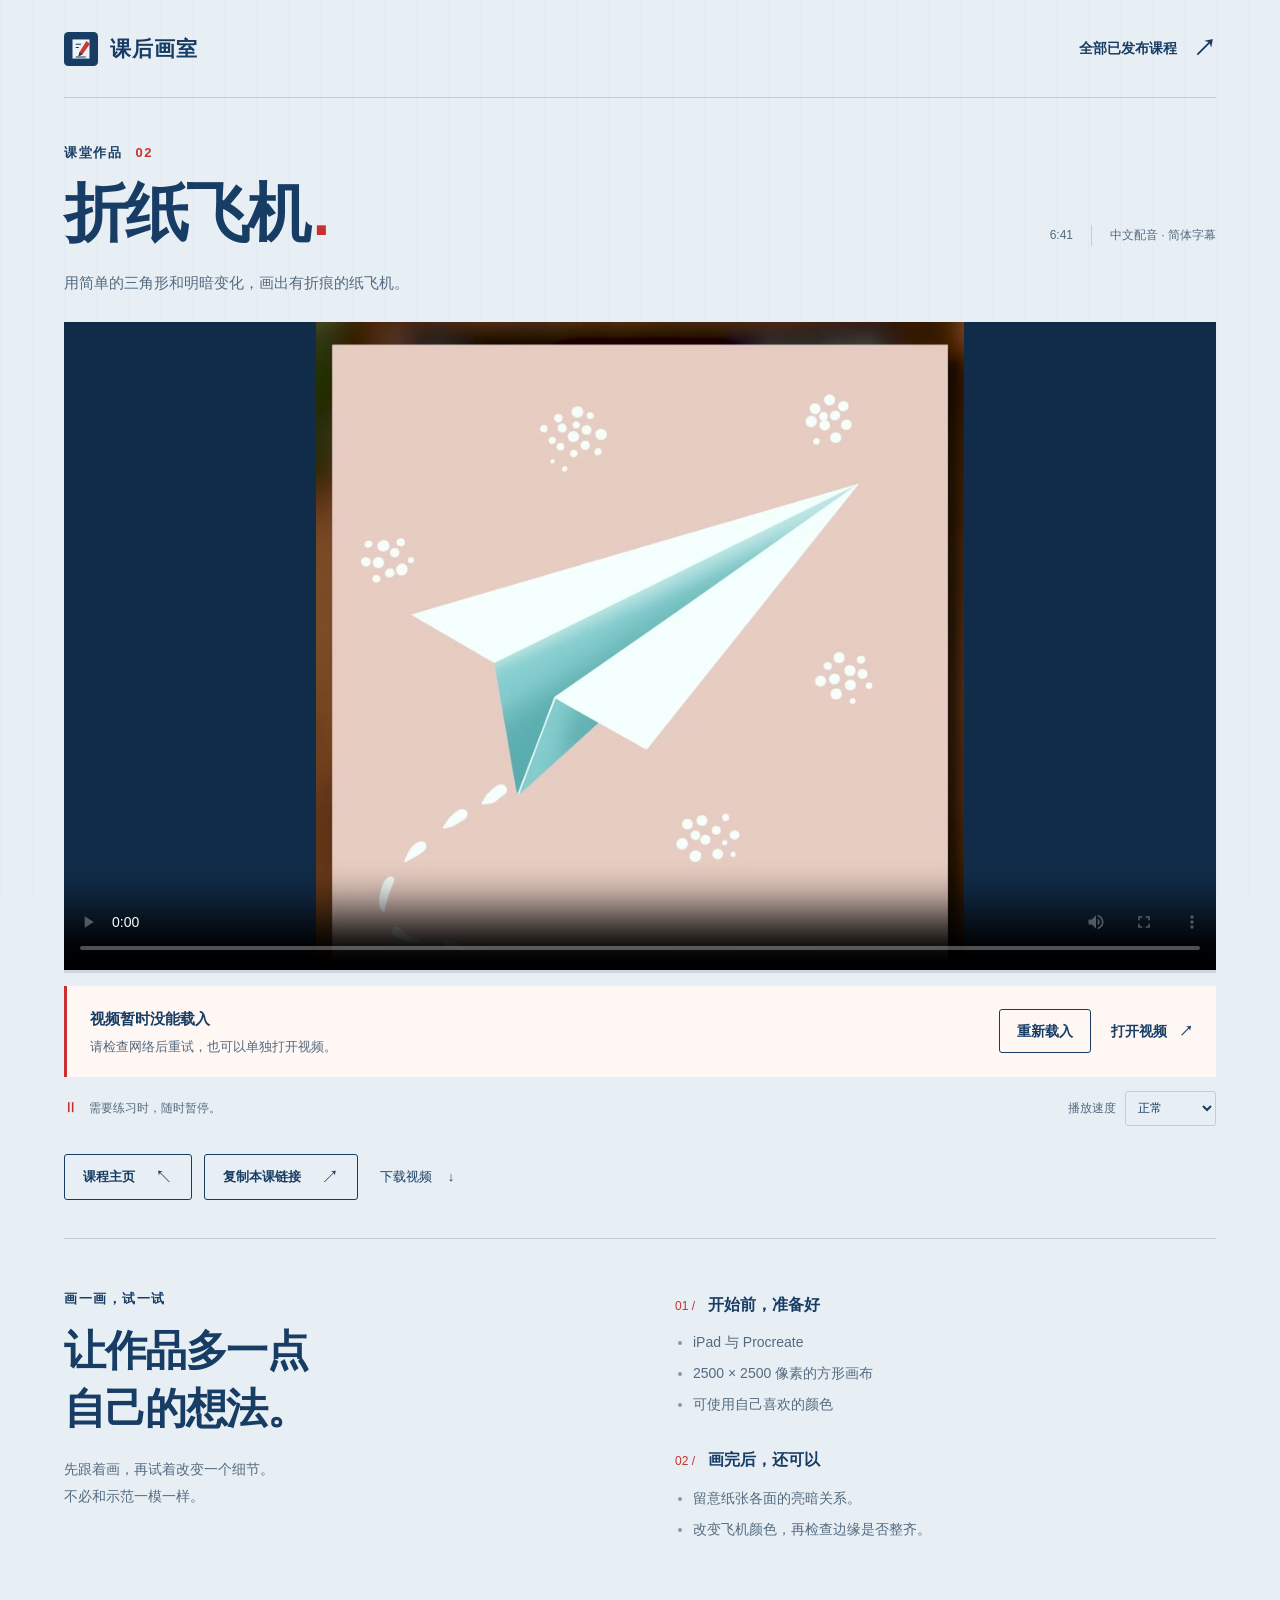
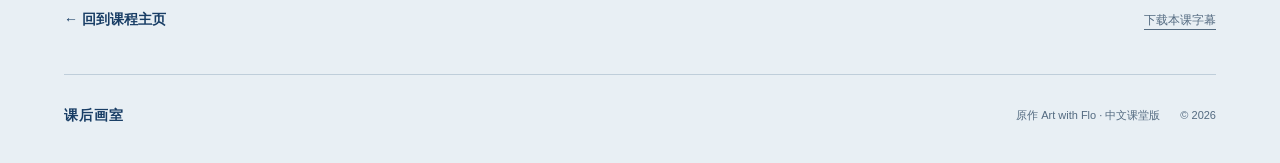
==== l/0TWHu1DPAZ_sBBAA4zRdvg/index.html @ a065b148 "Publish lesson 02 折纸飞机" ====
<!doctype html>
<html lang="zh-CN">
<head>
  <meta charset="utf-8">
  <meta name="viewport" content="width=device-width, initial-scale=1">
  <meta name="theme-color" content="#e8eff4">
  <meta name="robots" content="noindex, nofollow">
  <meta name="description" content="用简单的三角形和明暗变化，画出有折痕的纸飞机。">
  <title>折纸飞机 · 课后画室</title>
  <link rel="icon" href="../../assets/icon.svg" type="image/svg+xml">
  <link rel="stylesheet" href="../../assets/site.css">
  <script src="../../assets/player.js" defer></script>
</head>
<body class="lesson-page">
  <a class="skip-link" href="#main">跳到课程内容</a>
  <header class="site-header wrap"><a class="brand" href="../../" aria-label="课后画室首页"><img src="../../assets/icon.svg" width="34" height="34" alt=""><span>课后画室</span></a><a class="header-link" href="../../">全部已发布课程 <span aria-hidden="true">↗</span></a></header>

  <main id="main" class="wrap lesson-main">
    <header class="lesson-heading"><div><p class="eyebrow">课堂作品 <span class="lesson-number">02</span></p><h1>折纸飞机<span class="heading-dot" aria-hidden="true">.</span></h1></div><p class="lesson-meta"><span>6:41</span><span>中文配音 · 简体字幕</span></p></header>
    <p class="lesson-description">用简单的三角形和明暗变化，画出有折痕的纸飞机。</p>

    <section class="watch-section" aria-label="折纸飞机课程视频">
      <div class="video-shell"><video id="lesson-video" controls playsinline preload="metadata" poster="../../assets/0TWHu1DPAZ_sBBAA4zRdvg.jpg" data-lesson="https://NilsonC-hub.github.io/after-class-art/l/0TWHu1DPAZ_sBBAA4zRdvg/" aria-label="折纸飞机教学视频"><source src="../../media/0TWHu1DPAZ_sBBAA4zRdvg.mp4" type="video/mp4"><p>浏览器无法播放视频。<a href="../../media/0TWHu1DPAZ_sBBAA4zRdvg.mp4">打开视频文件</a>继续观看。</p></video></div>
      <div class="player-loading" id="player-loading" role="status" hidden>正在载入视频，请稍候…</div>
      <div class="player-error" id="player-error" role="alert" hidden><div><strong>视频暂时没能载入</strong><p>请检查网络后重试，也可以单独打开视频。</p></div><div class="error-actions"><button class="button compact" id="retry-video" type="button">重新载入</button><a class="text-link" href="../../media/0TWHu1DPAZ_sBBAA4zRdvg.mp4" target="_blank" rel="noopener">打开视频 <span aria-hidden="true">↗</span></a></div></div>
      <div class="player-toolbar"><p class="player-hint"><span aria-hidden="true">Ⅱ</span> 需要练习时，随时暂停。</p><label class="playback-speed" id="speed-control" hidden>播放速度 <select id="playback-speed" aria-label="播放速度"><option value="0.75">0.75 倍</option><option value="1" selected>正常</option><option value="1.25">1.25 倍</option><option value="1.5">1.5 倍</option></select></label></div>
      <div class="resume-note" id="resume-note" hidden><p id="resume-message"></p><button class="text-link" id="resume-video" type="button">接着看 <span aria-hidden="true">→</span></button><button class="resume-dismiss" id="dismiss-resume" type="button" aria-label="关闭继续播放提示">×</button></div>
    </section>

    <section class="lesson-tools" aria-label="课程分享与保存"><div class="tool-links"><a class="button secondary" href="../../">课程主页 <span aria-hidden="true">↖</span></a><button class="button secondary" id="copy-link" data-url="https://NilsonC-hub.github.io/after-class-art/l/0TWHu1DPAZ_sBBAA4zRdvg/" type="button" hidden>复制本课链接 <span aria-hidden="true">↗</span></button><a class="download-link" href="../../media/0TWHu1DPAZ_sBBAA4zRdvg.mp4" download>下载视频 <span aria-hidden="true">↓</span></a></div><p class="copy-status" id="copy-status" role="status" aria-live="polite"></p><div class="copy-fallback" id="copy-fallback" hidden><label for="share-url">长按或选中下方链接复制</label><input id="share-url" type="url" value="https://NilsonC-hub.github.io/after-class-art/l/0TWHu1DPAZ_sBBAA4zRdvg/" readonly spellcheck="false" aria-label="本课分享链接"></div></section>

    <section class="practice-area" aria-label="课后练习"><div class="practice-intro"><p class="eyebrow">画一画，试一试</p><h2>让作品多一点<br>自己的想法。</h2><p>先跟着画，再试着改变一个细节。<br>不必和示范一模一样。</p></div><div class="practice-details"><section><h3><span aria-hidden="true">01 /</span> 开始前，准备好</h3><ul><li>iPad 与 Procreate</li><li>2500 × 2500 像素的方形画布</li><li>可使用自己喜欢的颜色</li></ul></section><section><h3><span aria-hidden="true">02 /</span> 画完后，还可以</h3><ul><li>留意纸张各面的亮暗关系。</li><li>改变飞机颜色，再检查边缘是否整齐。</li></ul></section></div></section>
    <div class="lesson-bottom"><a class="text-link" href="../../">← 回到课程主页</a><a class="subtle-link" href="../../media/0TWHu1DPAZ_sBBAA4zRdvg.srt" download>下载本课字幕</a></div>
  </main>
  <footer class="site-footer wrap"><a class="footer-brand" href="../../">课后画室</a><p>原作 Art with Flo · 中文课堂版</p><span>© 2026</span></footer>
</body>
</html>
---- assets/site.css ----
@charset "UTF-8";
:root{--paper:#e8eff4;--paper-light:#f4f7f9;--ink:#183d65;--muted:#536a80;--red:#c53231;--white:#fff;--rule:#bfceda;--focus:#0751b5;--font:"PingFang SC","Microsoft YaHei","Noto Sans CJK SC",sans-serif;--display:"PingFang SC","Microsoft YaHei",sans-serif;--wrap:1240px;--gutter:clamp(22px,5vw,72px)}
*{box-sizing:border-box}html{scroll-behavior:smooth;scroll-padding-top:32px}body{margin:0;background:var(--paper);color:var(--ink);font-family:var(--font);font-size:16px;line-height:1.7;-webkit-text-size-adjust:100%}body::before{content:"";position:fixed;inset:0;pointer-events:none;z-index:-1;background-image:linear-gradient(to right,rgba(24,61,101,.025) 1px,transparent 1px);background-size:32px 100%}a{color:inherit;text-decoration:none}button,input,select{font:inherit}button,select{color:inherit}button{cursor:pointer}button,a,input,select{-webkit-tap-highlight-color:transparent}button{border:0}button:focus-visible,a:focus-visible,input:focus-visible,select:focus-visible,video:focus-visible{outline:3px solid var(--focus);outline-offset:5px}button:disabled{cursor:wait;opacity:.7}img{max-width:100%;display:block}h1,h2,h3,p{margin:0}h1,h2,h3{font-family:var(--display)}[hidden]{display:none!important}.wrap{width:min(var(--wrap),calc(100% - var(--gutter)*2));margin-inline:auto}.skip-link{position:fixed;z-index:20;top:12px;left:12px;padding:12px 20px;background:var(--ink);color:white;transform:translateY(-160%)}.skip-link:focus{transform:translateY(0)}
.site-header{display:flex;align-items:center;justify-content:space-between;min-height:98px;border-bottom:1px solid var(--rule);gap:20px}.brand{display:inline-flex;align-items:center;gap:12px;font-size:21px;font-weight:750;letter-spacing:.05em;flex-shrink:0}.brand img{width:34px;height:34px}.header-link{display:inline-flex;align-items:center;gap:16px;font-size:14px;font-weight:650;padding-block:10px}.header-link span{font-size:23px;line-height:1}.header-link:hover,.text-link:hover,.subtle-link:hover,.download-link:hover{color:var(--red)}
.home-hero{display:grid;grid-template-columns:1.02fr 1fr;gap:clamp(32px,6vw,88px);padding-top:76px;padding-bottom:104px;align-items:center}.eyebrow{font-size:13px;letter-spacing:.12em;font-weight:650}.tiny-mark{display:inline-block;width:10px;height:10px;border:2px solid var(--red);margin-right:7px;transform:rotate(-12deg)}.hero-copy h1{font-weight:800;font-size:clamp(56px,6.8vw,94px);line-height:1.14;letter-spacing:-.06em;margin:27px 0 26px;max-width:7em}.hero-copy h1 span{color:var(--red)}.hero-description{font-size:17px;line-height:1.95;color:var(--muted);margin-bottom:32px}.button{display:inline-flex;align-items:center;justify-content:center;gap:28px;min-height:53px;padding:13px 23px;font-size:15px;line-height:1.5;font-weight:650;border:1px solid var(--ink);border-radius:3px;transition:background-color .18s,color .18s,transform .18s}.button span{font-size:22px;font-weight:400;line-height:1}.button:hover{transform:translateY(-2px)}.button:active{transform:translateY(0)}.button.primary{background:var(--ink);color:white}.button.primary:hover{background:#0c2d50}.button.secondary{background:transparent}.button.secondary:hover,.button.compact:hover{background:var(--ink);color:white}.button.compact{min-height:44px;padding:9px 17px;font-size:14px;background:transparent;white-space:nowrap}.hero-index-link{display:block;width:max-content;margin-top:18px;font-size:13px;padding-block:3px;color:var(--muted)}.hero-index-link span{margin-left:15px}.hero-index-link:hover{color:var(--ink);text-decoration:underline;text-underline-offset:5px}
.hero-art{position:relative;display:block;margin:4px 8px 14px 3px;transform:rotate(2.4deg);transition:transform .28s}.hero-art:hover{transform:rotate(1deg) translateY(-4px)}.hero-art-paper{background:var(--white);padding:16px 16px 0;box-shadow:1px 3px 0 rgba(24,61,101,.14),9px 15px 26px rgba(24,61,101,.09);overflow:hidden}.hero-art-image{width:100%;height:auto;aspect-ratio:1;object-fit:cover;clip-path:inset(3.5%);margin:-3.5%;max-width:none;width:107%;filter:saturate(.97)}.art-pin{position:absolute;top:-13px;left:44%;width:76px;height:28px;background:rgba(188,206,221,.82);z-index:1;transform:rotate(-7deg);border-left:1px dashed rgba(255,255,255,.7);border-right:1px dashed rgba(255,255,255,.7)}.art-caption{position:relative;display:grid;grid-template-columns:1fr auto;gap:2px 12px;padding:22px 6px 20px}.art-caption>span:first-child{grid-column:1;font-size:11px;letter-spacing:.12em;color:var(--muted)}.art-caption strong{font-size:21px;font-weight:700}.art-caption .art-open{grid-column:2;grid-row:1/3;align-self:center;font-size:33px;font-weight:300}.art-note{position:absolute;bottom:-38px;right:10px;font-size:12px;letter-spacing:.08em;color:var(--muted);transform:rotate(-2.4deg)}
.lesson-collection{padding-top:45px;border-top:2px solid var(--ink);scroll-margin-top:30px}.section-heading{display:flex;align-items:flex-end;justify-content:space-between;gap:24px;margin-bottom:34px}.section-heading h2{font-size:clamp(27px,3.3vw,42px);font-weight:750;line-height:1.3;letter-spacing:-.045em;margin-top:11px}.heading-dot{color:var(--red);padding-left:4px}.published-count{font-size:13px;color:var(--muted);white-space:nowrap;padding-bottom:3px}.published-count strong{font-size:24px;color:var(--ink);font-weight:650;padding:0 5px}.lesson-grid{display:grid;grid-template-columns:repeat(3,minmax(0,1fr));column-gap:30px;row-gap:44px}.lesson-card{min-width:0}.card-image-link{display:block;position:relative;background:#fff;padding:10px;box-shadow:0 2px 0 rgba(24,61,101,.11)}.card-image-frame{aspect-ratio:1;overflow:hidden;background:#f4d0a9}.card-image-frame img{width:100%;height:100%;object-fit:cover;transform:scale(1.065);transition:transform .35s}.card-image-link:hover img,.lesson-card:focus-within .card-image-frame img{transform:scale(1.10)}.card-play{position:absolute;bottom:23px;right:23px;display:grid;place-items:center;width:43px;height:43px;border-radius:50%;background:var(--ink);color:white;font-size:27px;line-height:1}.card-copy{padding:20px 0 0}.card-kicker{display:flex;justify-content:space-between;gap:20px;color:var(--muted);font-size:12px}.card-copy h3{font-size:25px;line-height:1.4;margin:10px 0}.card-copy h3 a{display:flex;align-items:center;justify-content:space-between;gap:20px}.card-copy h3 a:hover{color:var(--red)}.card-copy h3 span{font-size:23px;font-weight:400}.card-copy p{font-size:14px;line-height:1.8;color:var(--muted)}.home-note{display:flex;align-items:flex-start;gap:22px;padding-top:42px;padding-bottom:44px;margin-top:63px;border-top:1px solid var(--rule)}.home-note p{font-size:14px;line-height:1.9;max-width:46em;color:var(--muted)}.home-note strong{font-weight:650;color:var(--ink);margin-right:5px}.note-symbol{font-size:30px;line-height:1.2;color:var(--red)}.site-footer{border-top:1px solid var(--rule);padding-block:29px 35px;display:flex;align-items:center;gap:20px;color:var(--muted);font-size:11px}.footer-brand{color:var(--ink);font-size:14px;font-weight:700;letter-spacing:.06em}.site-footer p{margin-left:auto}.site-footer>span{font-variant-numeric:tabular-nums}
.lesson-main{padding-top:44px}.lesson-heading{display:flex;align-items:flex-end;justify-content:space-between;gap:30px}.lesson-number{font-variant-numeric:tabular-nums;margin-left:8px;color:var(--red)}.lesson-heading h1{font-size:clamp(40px,5vw,66px);line-height:1.23;letter-spacing:-.045em;font-weight:750;margin-top:10px}.lesson-meta{display:flex;gap:18px;align-items:center;font-size:12px;color:var(--muted);padding-bottom:7px;white-space:nowrap}.lesson-meta span+span{border-left:1px solid var(--rule);padding-left:18px}.lesson-description{color:var(--muted);font-size:15px;margin-top:17px;margin-bottom:27px;max-width:58em}.watch-section{position:relative}.video-shell{background:#112c49;box-shadow:0 3px 0 rgba(24,61,101,.14);overflow:hidden}.video-shell video{display:block;width:100%;height:auto;aspect-ratio:16/9;background:#112c49;object-fit:contain}.player-toolbar{display:flex;justify-content:space-between;align-items:center;gap:20px;padding:14px 0 16px;font-size:12px;color:var(--muted);min-height:57px}.player-hint span{font-size:13px;font-weight:750;color:var(--red);display:inline-block;margin-right:9px}.playback-speed{display:flex;align-items:center;gap:9px;white-space:nowrap;font-size:12px}.playback-speed select{background:transparent;border:1px solid var(--rule);border-radius:3px;padding:5px 22px 5px 8px;min-height:35px;font-size:12px;color:var(--ink)}.player-loading{padding:10px 15px;background:var(--paper-light);font-size:13px;border-bottom:1px solid var(--rule)}.player-error{display:flex;align-items:center;justify-content:space-between;gap:20px;background:#fff7f4;border-left:3px solid var(--red);padding:19px 23px;margin-top:16px}.player-error strong{font-size:15px}.player-error p{font-size:13px;color:var(--muted);margin-top:3px}.error-actions{display:flex;align-items:center;gap:20px}.text-link{display:inline-flex;align-items:center;gap:12px;font-size:14px;font-weight:600;background:transparent;padding:4px 0}.resume-note{display:flex;align-items:center;gap:20px;background:var(--paper-light);border:1px solid var(--rule);padding:13px 16px;font-size:13px;margin-bottom:17px}.resume-note>p{flex:1}.resume-note .text-link{white-space:nowrap}.resume-dismiss{background:transparent;font-size:23px;color:var(--muted);line-height:1;min-width:32px;min-height:32px;padding:0}.resume-dismiss:hover{color:var(--red)}.lesson-tools{padding-top:12px;padding-bottom:38px;border-bottom:1px solid var(--rule)}.tool-links{display:flex;align-items:center;gap:12px;flex-wrap:wrap}.tool-links .button{font-size:13px;min-height:46px;gap:20px;padding:11px 18px}.tool-links .button span{font-size:18px}.download-link{font-size:13px;padding:10px 0;margin-left:10px}.download-link span{padding-left:12px}.copy-status{font-size:13px;line-height:1.5;margin-top:10px;color:var(--muted);min-height:0}.copy-status:empty{display:none}.copy-fallback{margin-top:14px;max-width:650px}.copy-fallback label{display:block;font-size:12px;margin-bottom:6px}.copy-fallback input{display:block;width:100%;border:1px solid var(--rule);padding:10px 12px;font-size:13px;background:white;color:var(--ink);border-radius:2px}.practice-area{display:grid;grid-template-columns:1fr 1fr;gap:70px;padding:49px 0 44px}.practice-intro h2{font-size:clamp(28px,3.4vw,42px);line-height:1.4;letter-spacing:-.035em;margin:12px 0 17px}.practice-intro>p:last-child{font-size:14px;line-height:1.9;color:var(--muted)}.practice-details{display:grid;gap:29px;padding-top:3px}.practice-details h3{font-size:16px;font-weight:650}.practice-details h3 span{font-size:12px;color:var(--red);font-weight:500;margin-right:9px}.practice-details ul{margin:12px 0 0;padding-left:18px;font-size:14px;color:var(--muted);line-height:1.8}.practice-details li+li{margin-top:6px}.practice-details li::marker{color:#829cb2}.lesson-bottom{display:flex;align-items:center;justify-content:space-between;gap:20px;padding:18px 0 38px}.subtle-link{font-size:12px;color:var(--muted);text-decoration:underline;text-underline-offset:5px}
@media(min-width:1600px){.home-hero{padding-top:88px;padding-bottom:118px}}
@media(max-width:1000px){.hero-copy h1{font-size:clamp(52px,7vw,76px)}.home-hero{gap:35px;padding-top:63px;padding-bottom:85px}.hero-description{font-size:15px}.hero-copy .eyebrow{font-size:11px}.hero-art-paper{padding:12px 12px 0}.art-caption{padding:19px 5px 17px}.art-caption strong{font-size:19px}.lesson-grid{gap:27px}.lesson-meta{flex-direction:column;align-items:flex-end;gap:2px;padding-bottom:5px}.lesson-meta span+span{border:0;padding:0}.practice-area{gap:40px}.card-copy h3{font-size:23px}.lesson-heading h1{font-size:54px}}
@media(max-width:720px){:root{--gutter:23px}.site-header{min-height:80px}.brand{font-size:18px;gap:9px}.brand img{width:30px;height:30px}.header-link{font-size:12px;gap:9px}.header-link span{font-size:20px}.home-hero{grid-template-columns:1fr;padding-top:39px;padding-bottom:65px;gap:43px}.hero-copy h1{font-size:clamp(55px,12vw,82px);line-height:1.15;margin:20px 0}.hero-copy h1 br{display:none}.hero-copy h1 span{display:block}.hero-copy .eyebrow{font-size:12px}.hero-description{font-size:15px;margin-bottom:25px}.hero-description br{display:none}.hero-description{max-width:24em}.button{min-height:50px;padding:12px 21px}.hero-index-link{display:inline-flex;align-items:center;font-size:12px;margin:0 0 0 15px;vertical-align:middle}.hero-index-link span{margin-left:9px}.hero-art{width:min(90%,470px);margin:3px auto 16px;transform:rotate(2deg)}.art-pin{width:65px;height:25px;top:-11px}.hero-art-paper{padding:14px 14px 0}.art-caption{padding:19px 5px 18px}.art-caption strong{font-size:21px}.art-note{bottom:-33px;font-size:11px}.lesson-collection{padding-top:29px}.section-heading{align-items:flex-start;gap:13px;margin-bottom:26px}.section-heading .eyebrow{font-size:11px;letter-spacing:.06em}.section-heading h2{font-size:29px;line-height:1.3;margin-top:9px}.published-count{font-size:11px;margin-top:27px}.published-count strong{font-size:18px;padding:0 2px}.lesson-grid{grid-template-columns:repeat(2,minmax(0,1fr));column-gap:21px;row-gap:34px}.card-image-link{padding:7px}.card-play{width:34px;height:34px;font-size:23px;right:16px;bottom:16px}.card-copy{padding-top:16px}.card-kicker{font-size:10px;gap:6px}.card-copy h3{font-size:21px;margin:8px 0}.card-copy h3 span{font-size:18px}.card-copy p{font-size:12px;line-height:1.8}.home-note{margin-top:43px;padding-top:26px;padding-bottom:31px;gap:16px}.home-note p{font-size:13px}.note-symbol{font-size:26px}.site-footer{padding-block:24px 29px;display:grid;grid-template-columns:1fr auto;gap:8px}.site-footer p{grid-column:1;grid-row:2;margin:0;font-size:10px}.site-footer>span{grid-column:2;grid-row:2;font-size:10px}.footer-brand{font-size:13px}.lesson-main{padding-top:29px}.lesson-heading{display:block}.lesson-heading .eyebrow{font-size:12px}.lesson-heading h1{font-size:43px;margin-top:8px}.lesson-meta{flex-direction:row;justify-content:flex-start;gap:14px;align-items:center;padding:0;margin-top:12px;font-size:11px}.lesson-meta span+span{border-left:1px solid var(--rule);padding-left:14px}.lesson-description{font-size:13px;line-height:1.8;margin-top:14px;margin-bottom:21px}.player-toolbar{font-size:11px;gap:10px;padding:12px 0;min-height:53px}.player-hint{font-size:11px}.player-hint span{margin-right:5px}.playback-speed{font-size:11px;gap:6px}.playback-speed select{font-size:11px;padding:4px 4px 4px 6px;min-height:32px}.player-error{display:block;padding:16px;margin-top:12px}.error-actions{margin-top:12px;gap:21px}.player-error p{font-size:12px}.resume-note{gap:10px;font-size:12px;padding:10px 12px}.resume-note .text-link{font-size:12px}.resume-dismiss{min-width:25px;font-size:20px}.lesson-tools{padding-top:9px;padding-bottom:28px}.tool-links{gap:10px}.tool-links .button{font-size:12px;gap:12px;padding:10px 13px;min-height:44px}.download-link{font-size:12px;margin-left:2px}.download-link span{padding-left:5px}.practice-area{grid-template-columns:1fr;gap:29px;padding:32px 0 29px}.practice-intro .eyebrow{font-size:11px}.practice-intro h2{font-size:29px;line-height:1.45;margin:10px 0 11px}.practice-intro h2 br{display:none}.practice-intro>p:last-child{font-size:13px}.practice-details{gap:25px}.practice-details h3{font-size:15px}.practice-details ul{font-size:13px}.lesson-bottom{padding-bottom:28px}.lesson-bottom .text-link{font-size:13px}.subtle-link{font-size:11px}}
@media(max-width:440px){.hero-copy h1{font-size:61px}.hero-index-link{display:block;margin:15px 0 0}.hero-art{width:94%}.lesson-grid{grid-template-columns:1fr;gap:33px}.lesson-card{display:grid;grid-template-columns:40% 1fr;gap:20px;align-items:center}.card-copy{padding:0}.card-copy h3{font-size:23px;margin:8px 0}.card-kicker{font-size:10px;flex-wrap:wrap;gap:3px 10px;justify-content:flex-start}.card-copy h3 span{display:none}.card-copy p{font-size:12px;line-height:1.75}.card-play{width:28px;height:28px;font-size:19px;right:13px;bottom:13px}.card-image-link{padding:6px}.section-heading h2{font-size:26px}.section-heading .eyebrow{font-size:10px}.published-count{font-size:10px;margin-top:24px}.published-count strong{font-size:17px}.lesson-heading h1{font-size:41px}.tool-links .download-link{flex-basis:100%;padding-top:4px;margin-left:0}.player-hint{max-width:13em}.playback-speed{flex-shrink:0}.home-note p{font-size:12px}}
@media(max-width:350px){:root{--gutter:18px}.brand{font-size:16px}.header-link{font-size:11px}.hero-copy h1{font-size:54px}.lesson-heading h1{font-size:36px}.section-heading h2{font-size:23px}.lesson-card{gap:15px}.card-copy h3{font-size:20px}.lesson-meta{font-size:10px;gap:10px}.lesson-meta span+span{padding-left:10px}.player-hint{max-width:10em}.tool-links .button{font-size:11px;gap:8px}}
@media(prefers-reduced-motion:reduce){html{scroll-behavior:auto}*,*::before,*::after{animation-duration:.01ms!important;animation-iteration-count:1!important;transition:none!important}.hero-art:hover{transform:rotate(2.4deg)}.button:hover{transform:none}}
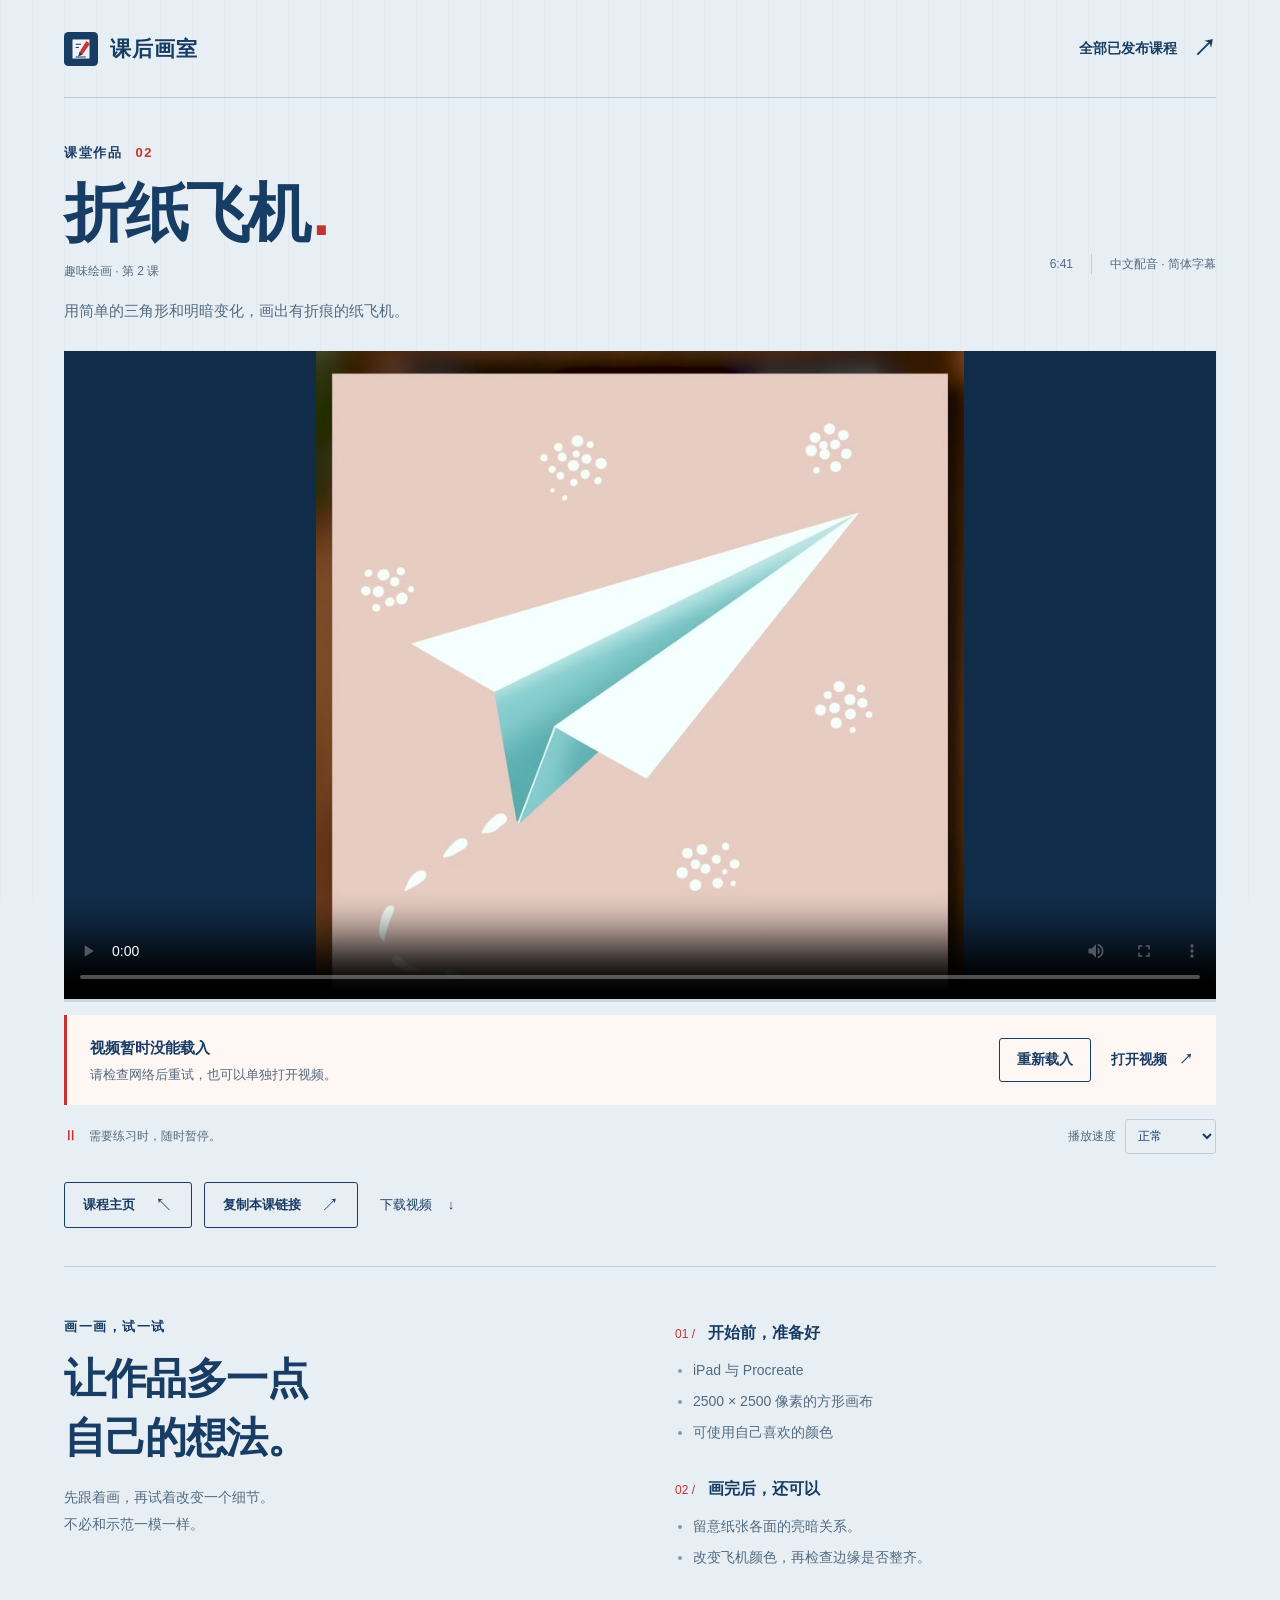
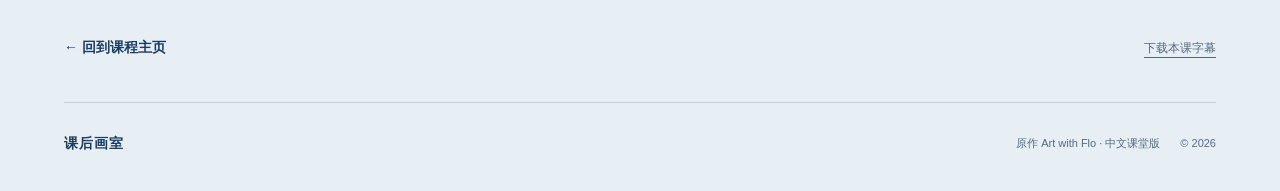
==== commit 04204ee1: "Publish seamless pattern design as class 03" ====
--- a/l/0TWHu1DPAZ_sBBAA4zRdvg/index.html
+++ b/l/0TWHu1DPAZ_sBBAA4zRdvg/index.html
@@ -16,7 +16,7 @@
   <header class="site-header wrap"><a class="brand" href="../../" aria-label="课后画室首页"><img src="../../assets/icon.svg" width="34" height="34" alt=""><span>课后画室</span></a><a class="header-link" href="../../">全部已发布课程 <span aria-hidden="true">↗</span></a></header>
 
   <main id="main" class="wrap lesson-main">
-    <header class="lesson-heading"><div><p class="eyebrow">课堂作品 <span class="lesson-number">02</span></p><h1>折纸飞机<span class="heading-dot" aria-hidden="true">.</span></h1></div><p class="lesson-meta"><span>6:41</span><span>中文配音 · 简体字幕</span></p></header>
+    <header class="lesson-heading"><div><p class="eyebrow">课堂作品 <span class="lesson-number">02</span></p><h1>折纸飞机<span class="heading-dot" aria-hidden="true">.</span></h1><p class="series-label">趣味绘画 · 第 2 课</p></div><p class="lesson-meta"><span>6:41</span><span>中文配音 · 简体字幕</span></p></header>
     <p class="lesson-description">用简单的三角形和明暗变化，画出有折痕的纸飞机。</p>
 
     <section class="watch-section" aria-label="折纸飞机课程视频">
--- a/assets/site.css
+++ b/assets/site.css
@@ -12,3 +12,5 @@
 @media(max-width:440px){.hero-copy h1{font-size:61px}.hero-index-link{display:block;margin:15px 0 0}.hero-art{width:94%}.lesson-grid{grid-template-columns:1fr;gap:33px}.lesson-card{display:grid;grid-template-columns:40% 1fr;gap:20px;align-items:center}.card-copy{padding:0}.card-copy h3{font-size:23px;margin:8px 0}.card-kicker{font-size:10px;flex-wrap:wrap;gap:3px 10px;justify-content:flex-start}.card-copy h3 span{display:none}.card-copy p{font-size:12px;line-height:1.75}.card-play{width:28px;height:28px;font-size:19px;right:13px;bottom:13px}.card-image-link{padding:6px}.section-heading h2{font-size:26px}.section-heading .eyebrow{font-size:10px}.published-count{font-size:10px;margin-top:24px}.published-count strong{font-size:17px}.lesson-heading h1{font-size:41px}.tool-links .download-link{flex-basis:100%;padding-top:4px;margin-left:0}.player-hint{max-width:13em}.playback-speed{flex-shrink:0}.home-note p{font-size:12px}}
 @media(max-width:350px){:root{--gutter:18px}.brand{font-size:16px}.header-link{font-size:11px}.hero-copy h1{font-size:54px}.lesson-heading h1{font-size:36px}.section-heading h2{font-size:23px}.lesson-card{gap:15px}.card-copy h3{font-size:20px}.lesson-meta{font-size:10px;gap:10px}.lesson-meta span+span{padding-left:10px}.player-hint{max-width:10em}.tool-links .button{font-size:11px;gap:8px}}
 @media(prefers-reduced-motion:reduce){html{scroll-behavior:auto}*,*::before,*::after{animation-duration:.01ms!important;animation-iteration-count:1!important;transition:none!important}.hero-art:hover{transform:rotate(2.4deg)}.button:hover{transform:none}}
+
+.series-label,.card-copy p.series-label{font-size:12px;line-height:1.6;color:var(--muted);letter-spacing:0;margin:9px 0 0}.card-copy p.series-label{margin:0 0 7px}
